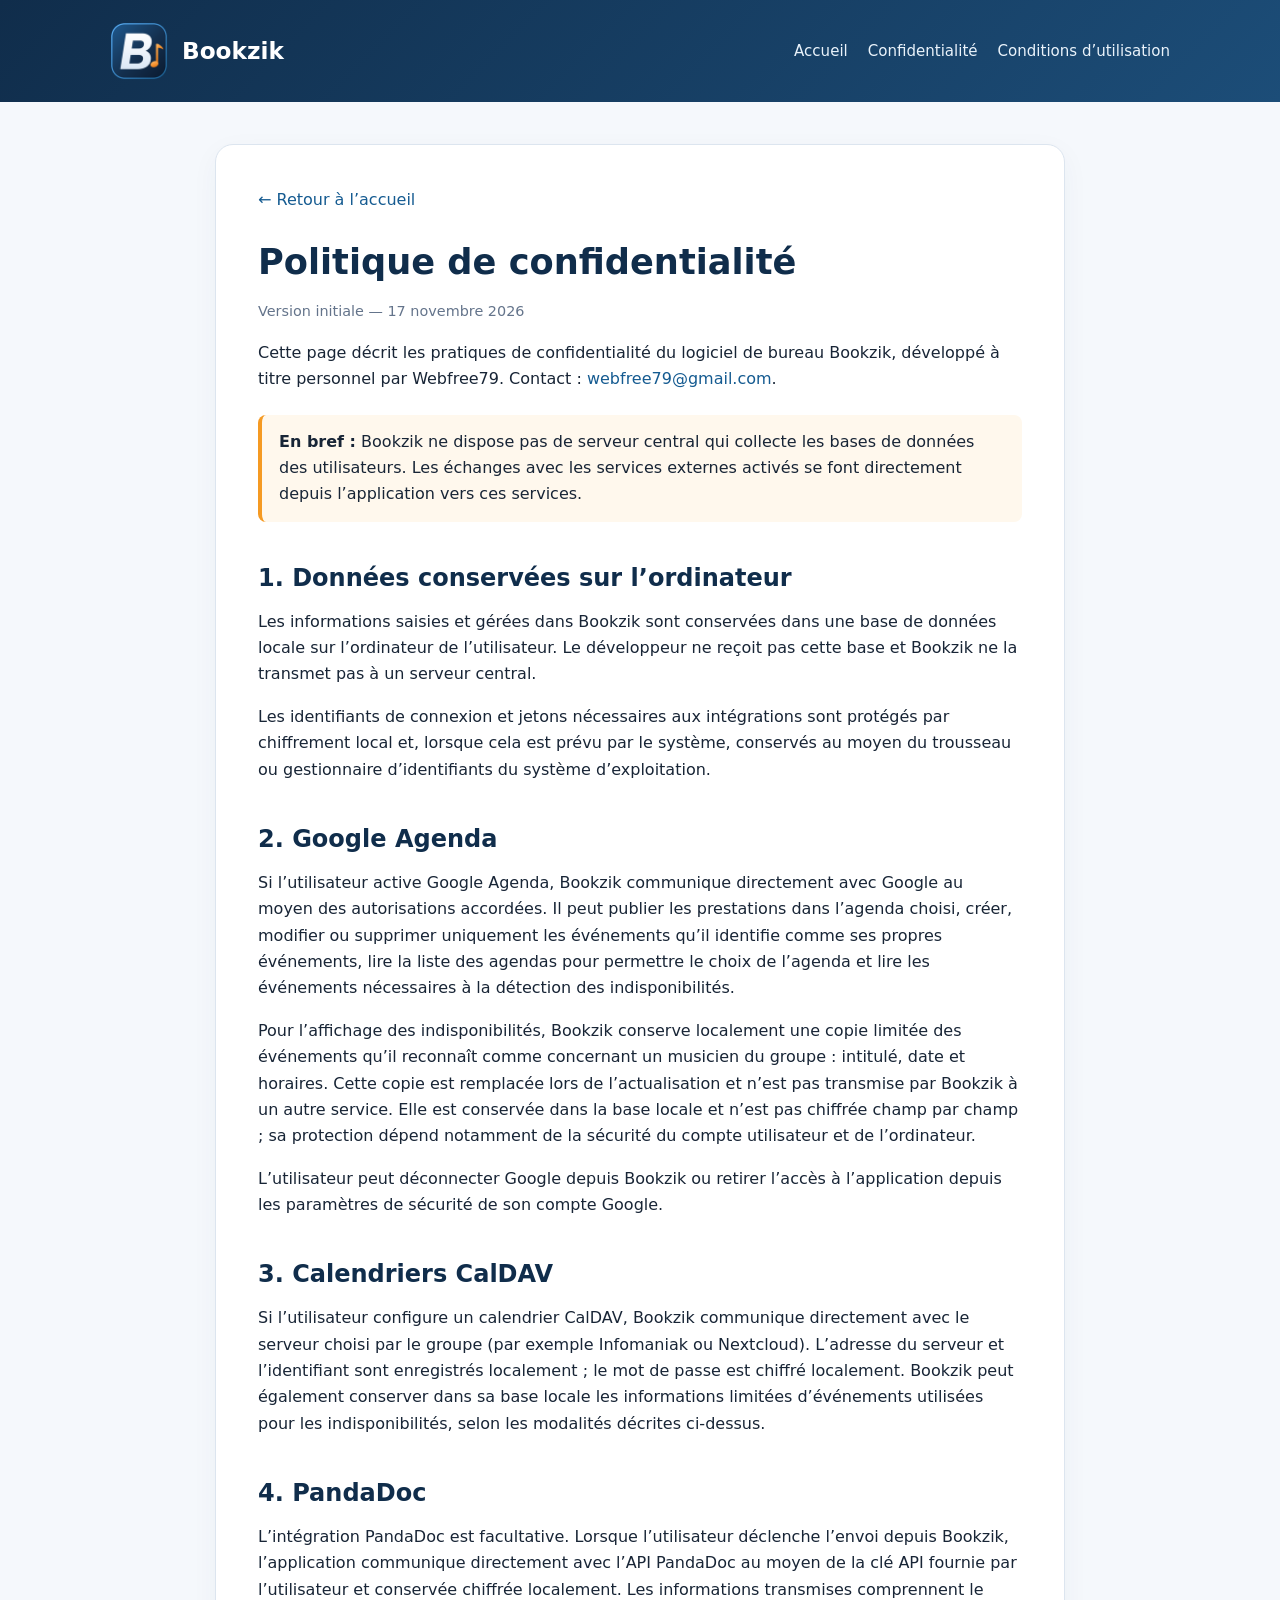
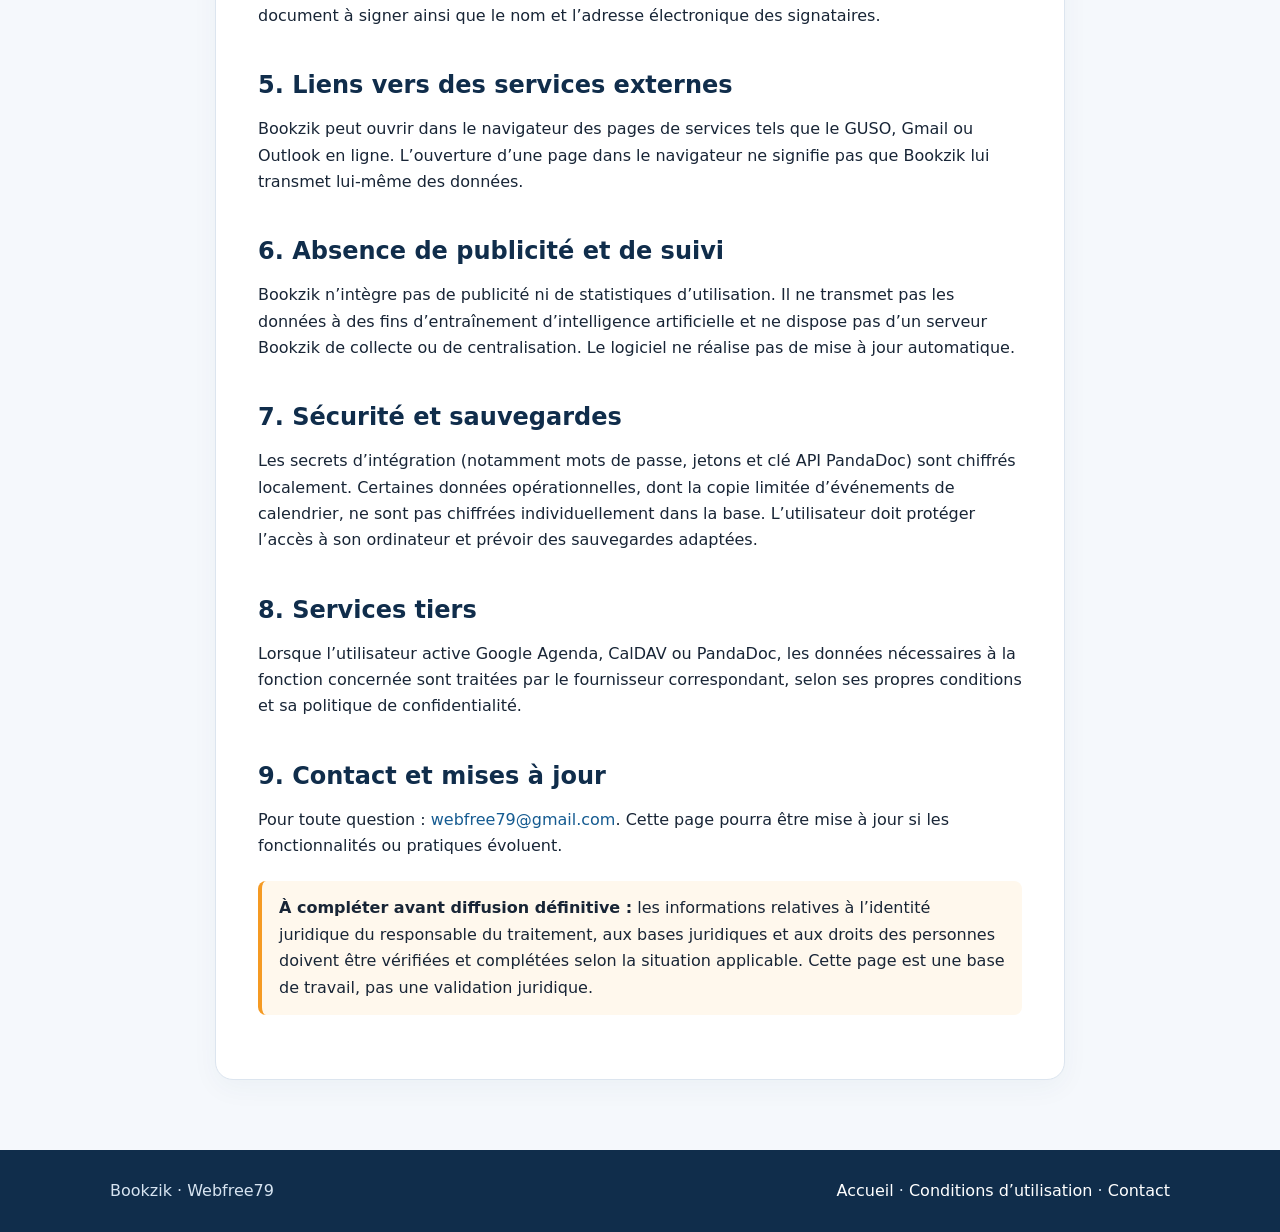
==== confidentialite.html @ e30abf2a "Add files via upload" ====
<!doctype html><html lang="fr"><head><meta charset="utf-8"><meta name="viewport" content="width=device-width,initial-scale=1"><title>Politique de confidentialité — Bookzik</title><link rel="icon" href="assets/logo.png"><link rel="stylesheet" href="style.css"></head><body><header><div class="wrap"><div class="top"><img src="assets/logo.png" alt="Logo Bookzik"><div class="brand">Bookzik</div><nav><a href="index.html">Accueil</a><a href="confidentialite.html">Confidentialité</a><a href="conditions.html">Conditions d’utilisation</a></nav></div></div></header><main><article class="article"><a class="back" href="index.html">← Retour à l’accueil</a><h1>Politique de confidentialité</h1><p class="meta">Version initiale — 17 novembre 2026</p>
<p>Cette page décrit les pratiques de confidentialité du logiciel de bureau Bookzik, développé à titre personnel par Webfree79. Contact : <a href="mailto:webfree79@gmail.com">webfree79@gmail.com</a>.</p><div class="note"><strong>En bref :</strong> Bookzik ne dispose pas de serveur central qui collecte les bases de données des utilisateurs. Les échanges avec les services externes activés se font directement depuis l’application vers ces services.</div>
<h2>1. Données conservées sur l’ordinateur</h2><p>Les informations saisies et gérées dans Bookzik sont conservées dans une base de données locale sur l’ordinateur de l’utilisateur. Le développeur ne reçoit pas cette base et Bookzik ne la transmet pas à un serveur central.</p><p>Les identifiants de connexion et jetons nécessaires aux intégrations sont protégés par chiffrement local et, lorsque cela est prévu par le système, conservés au moyen du trousseau ou gestionnaire d’identifiants du système d’exploitation.</p>
<h2>2. Google Agenda</h2><p>Si l’utilisateur active Google Agenda, Bookzik communique directement avec Google au moyen des autorisations accordées. Il peut publier les prestations dans l’agenda choisi, créer, modifier ou supprimer uniquement les événements qu’il identifie comme ses propres événements, lire la liste des agendas pour permettre le choix de l’agenda et lire les événements nécessaires à la détection des indisponibilités.</p><p>Pour l’affichage des indisponibilités, Bookzik conserve localement une copie limitée des événements qu’il reconnaît comme concernant un musicien du groupe : intitulé, date et horaires. Cette copie est remplacée lors de l’actualisation et n’est pas transmise par Bookzik à un autre service. Elle est conservée dans la base locale et n’est pas chiffrée champ par champ ; sa protection dépend notamment de la sécurité du compte utilisateur et de l’ordinateur.</p><p>L’utilisateur peut déconnecter Google depuis Bookzik ou retirer l’accès à l’application depuis les paramètres de sécurité de son compte Google.</p>
<h2>3. Calendriers CalDAV</h2><p>Si l’utilisateur configure un calendrier CalDAV, Bookzik communique directement avec le serveur choisi par le groupe (par exemple Infomaniak ou Nextcloud). L’adresse du serveur et l’identifiant sont enregistrés localement ; le mot de passe est chiffré localement. Bookzik peut également conserver dans sa base locale les informations limitées d’événements utilisées pour les indisponibilités, selon les modalités décrites ci-dessus.</p>
<h2>4. PandaDoc</h2><p>L’intégration PandaDoc est facultative. Lorsque l’utilisateur déclenche l’envoi depuis Bookzik, l’application communique directement avec l’API PandaDoc au moyen de la clé API fournie par l’utilisateur et conservée chiffrée localement. Les informations transmises comprennent le document à signer ainsi que le nom et l’adresse électronique des signataires.</p>
<h2>5. Liens vers des services externes</h2><p>Bookzik peut ouvrir dans le navigateur des pages de services tels que le GUSO, Gmail ou Outlook en ligne. L’ouverture d’une page dans le navigateur ne signifie pas que Bookzik lui transmet lui-même des données.</p>
<h2>6. Absence de publicité et de suivi</h2><p>Bookzik n’intègre pas de publicité ni de statistiques d’utilisation. Il ne transmet pas les données à des fins d’entraînement d’intelligence artificielle et ne dispose pas d’un serveur Bookzik de collecte ou de centralisation. Le logiciel ne réalise pas de mise à jour automatique.</p>
<h2>7. Sécurité et sauvegardes</h2><p>Les secrets d’intégration (notamment mots de passe, jetons et clé API PandaDoc) sont chiffrés localement. Certaines données opérationnelles, dont la copie limitée d’événements de calendrier, ne sont pas chiffrées individuellement dans la base. L’utilisateur doit protéger l’accès à son ordinateur et prévoir des sauvegardes adaptées.</p>
<h2>8. Services tiers</h2><p>Lorsque l’utilisateur active Google Agenda, CalDAV ou PandaDoc, les données nécessaires à la fonction concernée sont traitées par le fournisseur correspondant, selon ses propres conditions et sa politique de confidentialité.</p>
<h2>9. Contact et mises à jour</h2><p>Pour toute question : <a href="mailto:webfree79@gmail.com">webfree79@gmail.com</a>. Cette page pourra être mise à jour si les fonctionnalités ou pratiques évoluent.</p><div class="note"><strong>À compléter avant diffusion définitive :</strong> les informations relatives à l’identité juridique du responsable du traitement, aux bases juridiques et aux droits des personnes doivent être vérifiées et complétées selon la situation applicable. Cette page est une base de travail, pas une validation juridique.</div></article></main><footer><div class="wrap footerrow"><span>Bookzik · Webfree79</span><span><a href="index.html">Accueil</a> · <a href="conditions.html">Conditions d’utilisation</a> · <a href="mailto:webfree79@gmail.com">Contact</a></span></div></footer></body></html>
---- style.css ----
:root{--navy:#102d4b;--blue:#173f68;--orange:#f59a23;--ink:#182536;--muted:#64748b;--paper:#f5f8fc;--line:#dce5ef}
*{box-sizing:border-box}body{margin:0;font-family:Inter,system-ui,-apple-system,"Segoe UI",sans-serif;color:var(--ink);background:var(--paper);line-height:1.65}
a{color:#155b91;text-decoration:none}a:hover{text-decoration:underline}header{background:linear-gradient(135deg,#102d4b,#1c4d78);color:#fff}.wrap{width:min(1060px,calc(100% - 36px));margin:auto}
.top{display:flex;align-items:center;gap:14px;padding:22px 0}.top img{width:58px;height:58px;border-radius:14px}.brand{font-size:1.45rem;font-weight:800}nav{margin-left:auto;display:flex;gap:20px;flex-wrap:wrap}nav a{color:#eaf3fb;font-size:.94rem}
.hero{padding:54px 0 64px;max-width:780px}.eyebrow{color:#ffd18a;font-weight:700;letter-spacing:.08em;text-transform:uppercase;font-size:.78rem}h1{font-size:clamp(2.1rem,5vw,3.5rem);line-height:1.1;margin:12px 0 18px}.hero p{font-size:1.15rem;color:#e1edf8;max-width:720px}
.pill{display:inline-block;border:1px solid #ffffff55;border-radius:999px;padding:5px 12px;font-size:.86rem;margin:8px 8px 0 0;color:#f5f9ff}
main{padding:42px 0 70px}.grid{display:grid;grid-template-columns:repeat(2,minmax(0,1fr));gap:18px}.card,.article{background:#fff;border:1px solid var(--line);border-radius:18px;padding:24px;box-shadow:0 8px 28px #183b5b0b}
.card h2,h2{color:var(--navy)}.card h2{margin-top:0}h2{line-height:1.25;margin:1.7em 0 .55em}h3{color:var(--blue)}.lead{font-size:1.12rem;color:#42556b}ul{padding-left:1.25rem}li{margin:.35em 0}
.note{border-left:4px solid var(--orange);background:#fff8ed;padding:14px 17px;border-radius:8px;margin:22px 0}.meta{color:var(--muted);font-size:.9rem}.article{max-width:850px;margin:auto;padding:clamp(22px,4vw,42px)}.article h1{font-size:2.2rem;color:var(--navy)}.back{display:inline-block;margin-bottom:18px}
footer{background:#102d4b;color:#d7e4f1;padding:28px 0}footer a{color:#fff}.footerrow{display:flex;justify-content:space-between;gap:16px;flex-wrap:wrap}
@media(max-width:700px){.top{flex-wrap:wrap}.top nav{width:100%;margin:8px 0 0;gap:14px}.grid{grid-template-columns:1fr}.hero{padding:38px 0 48px}}
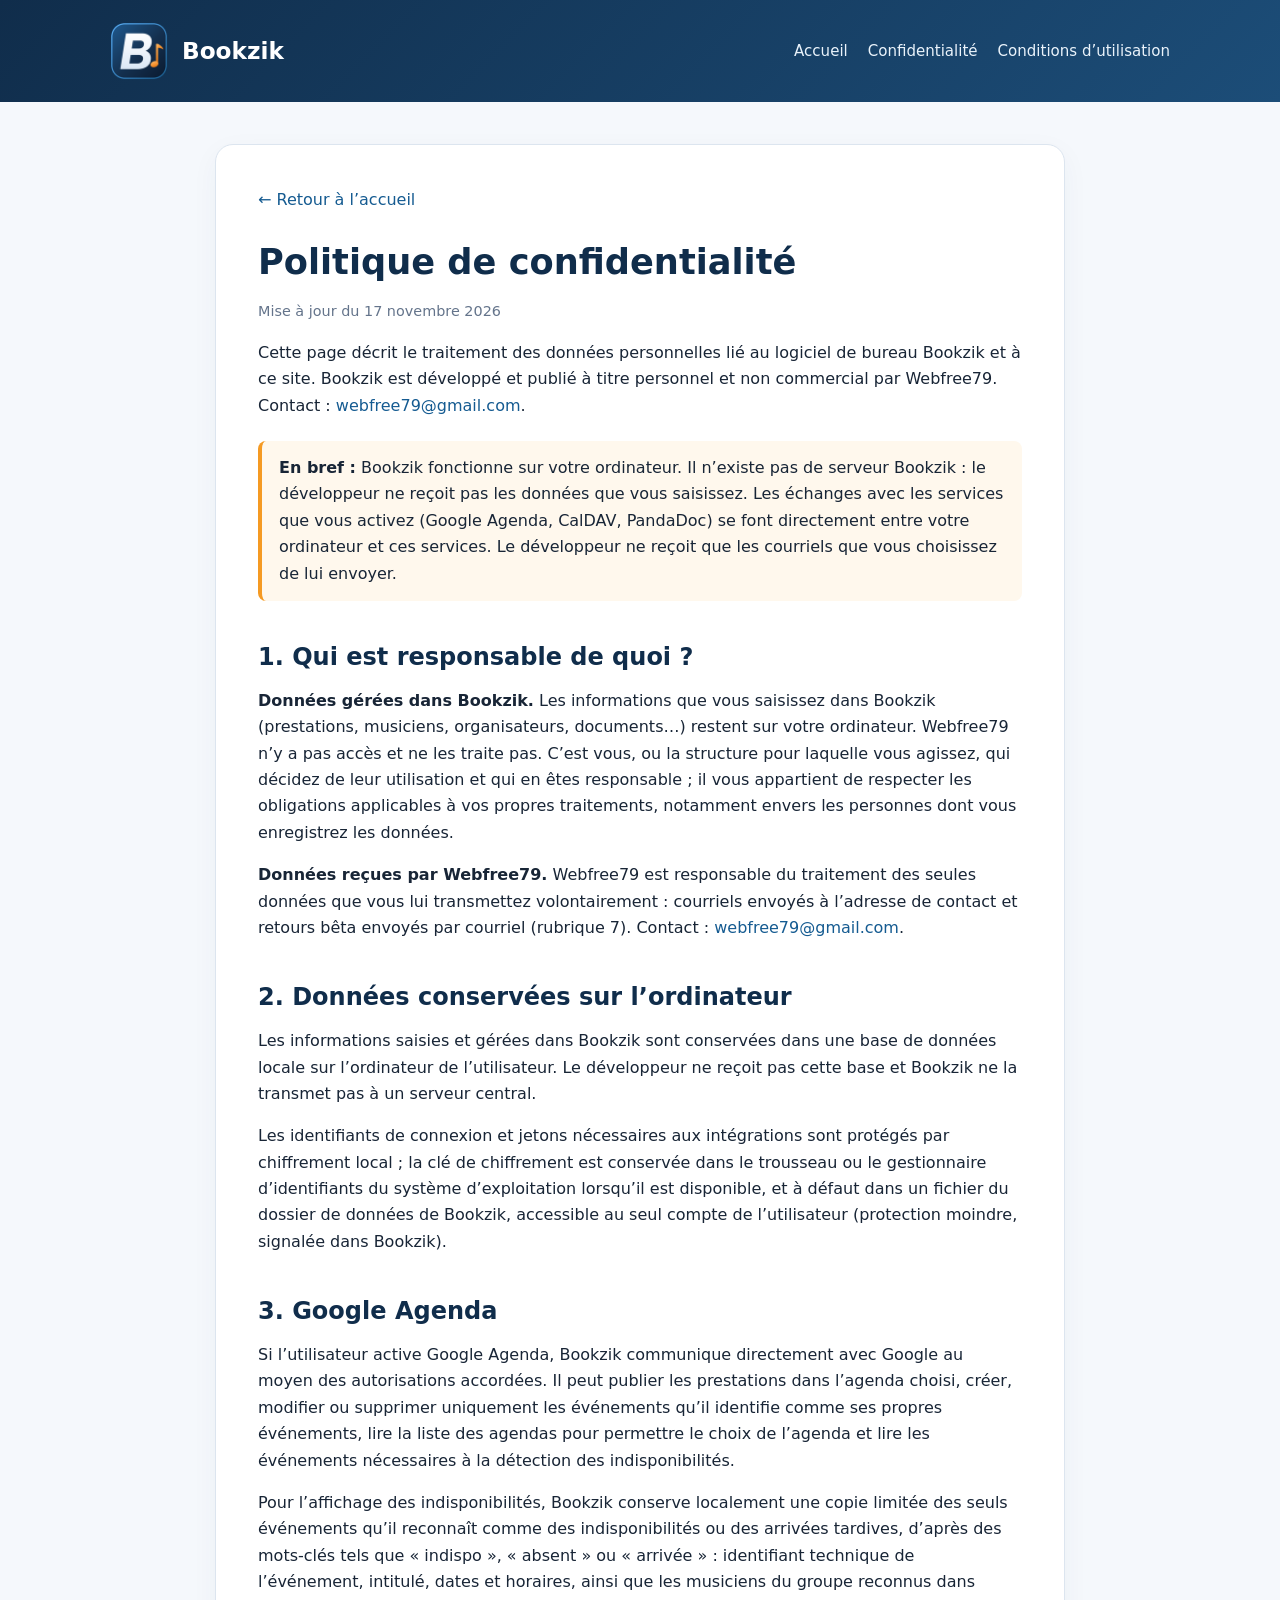
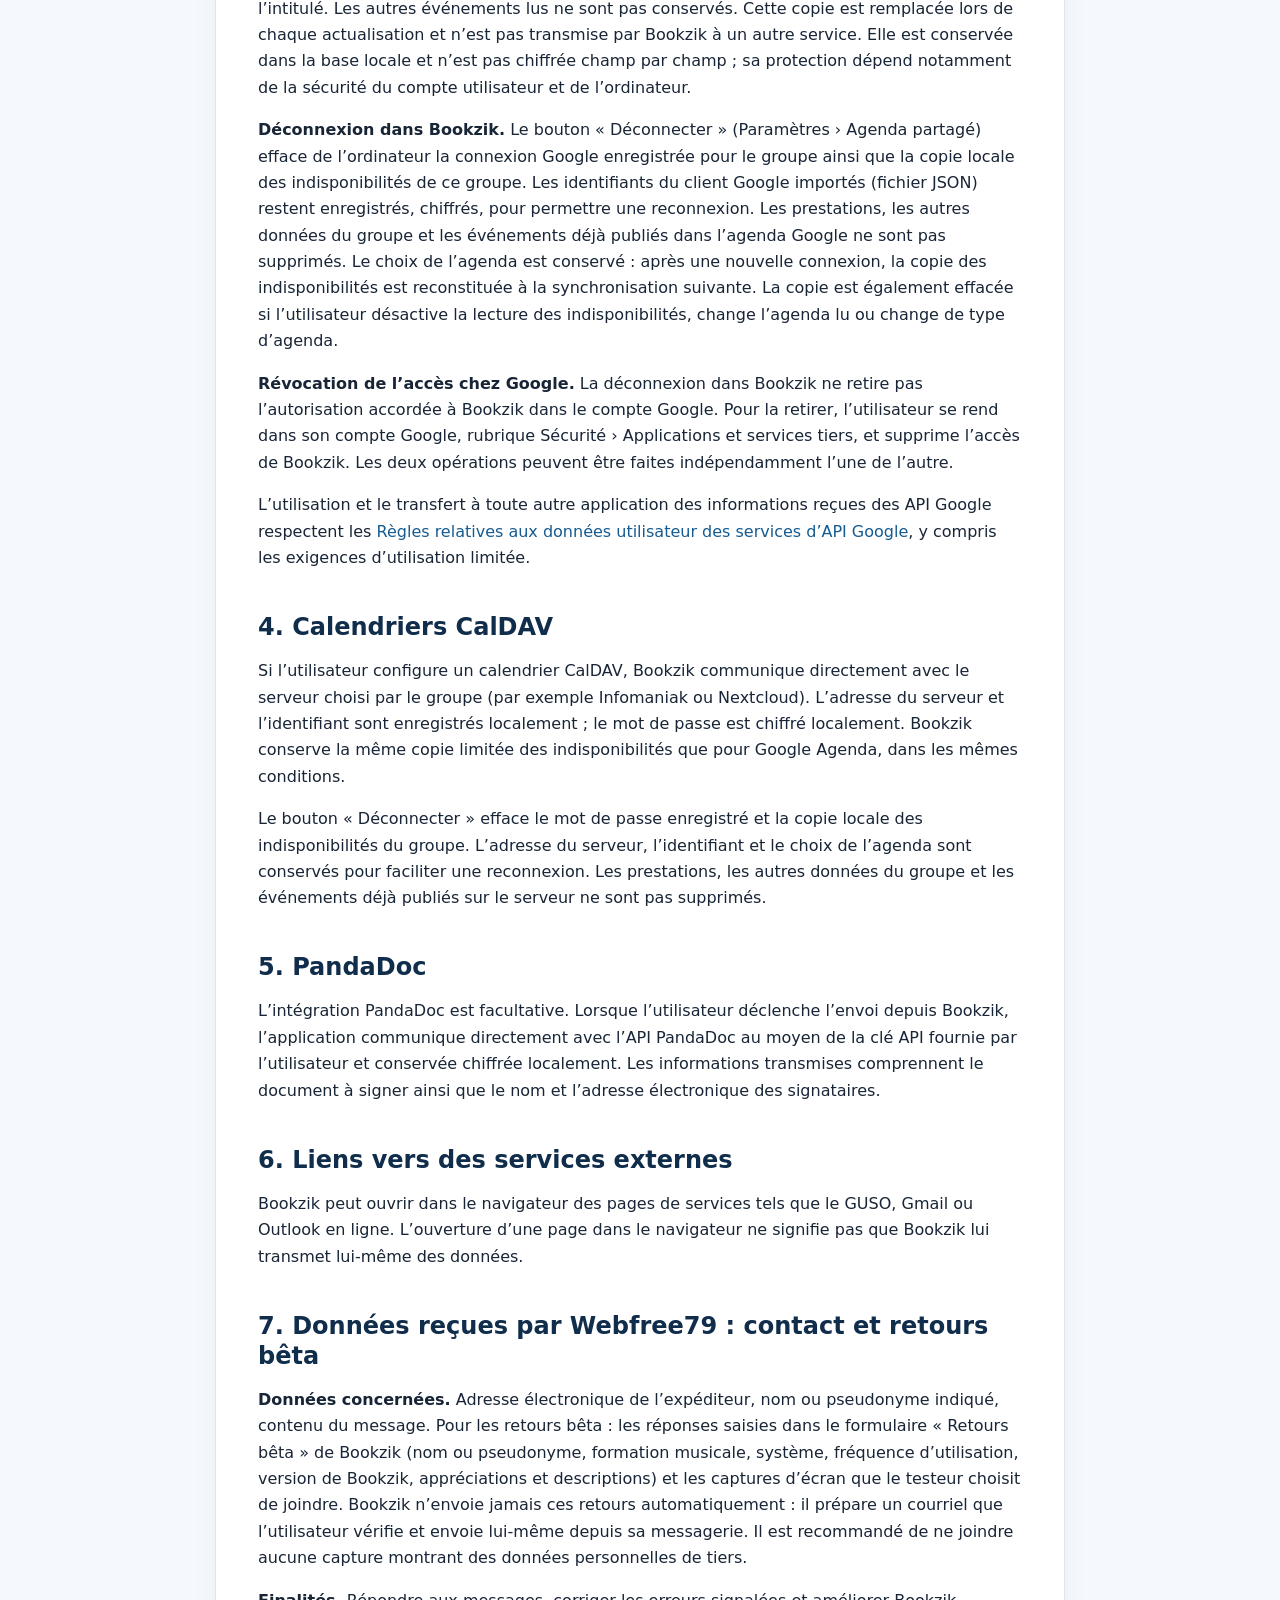
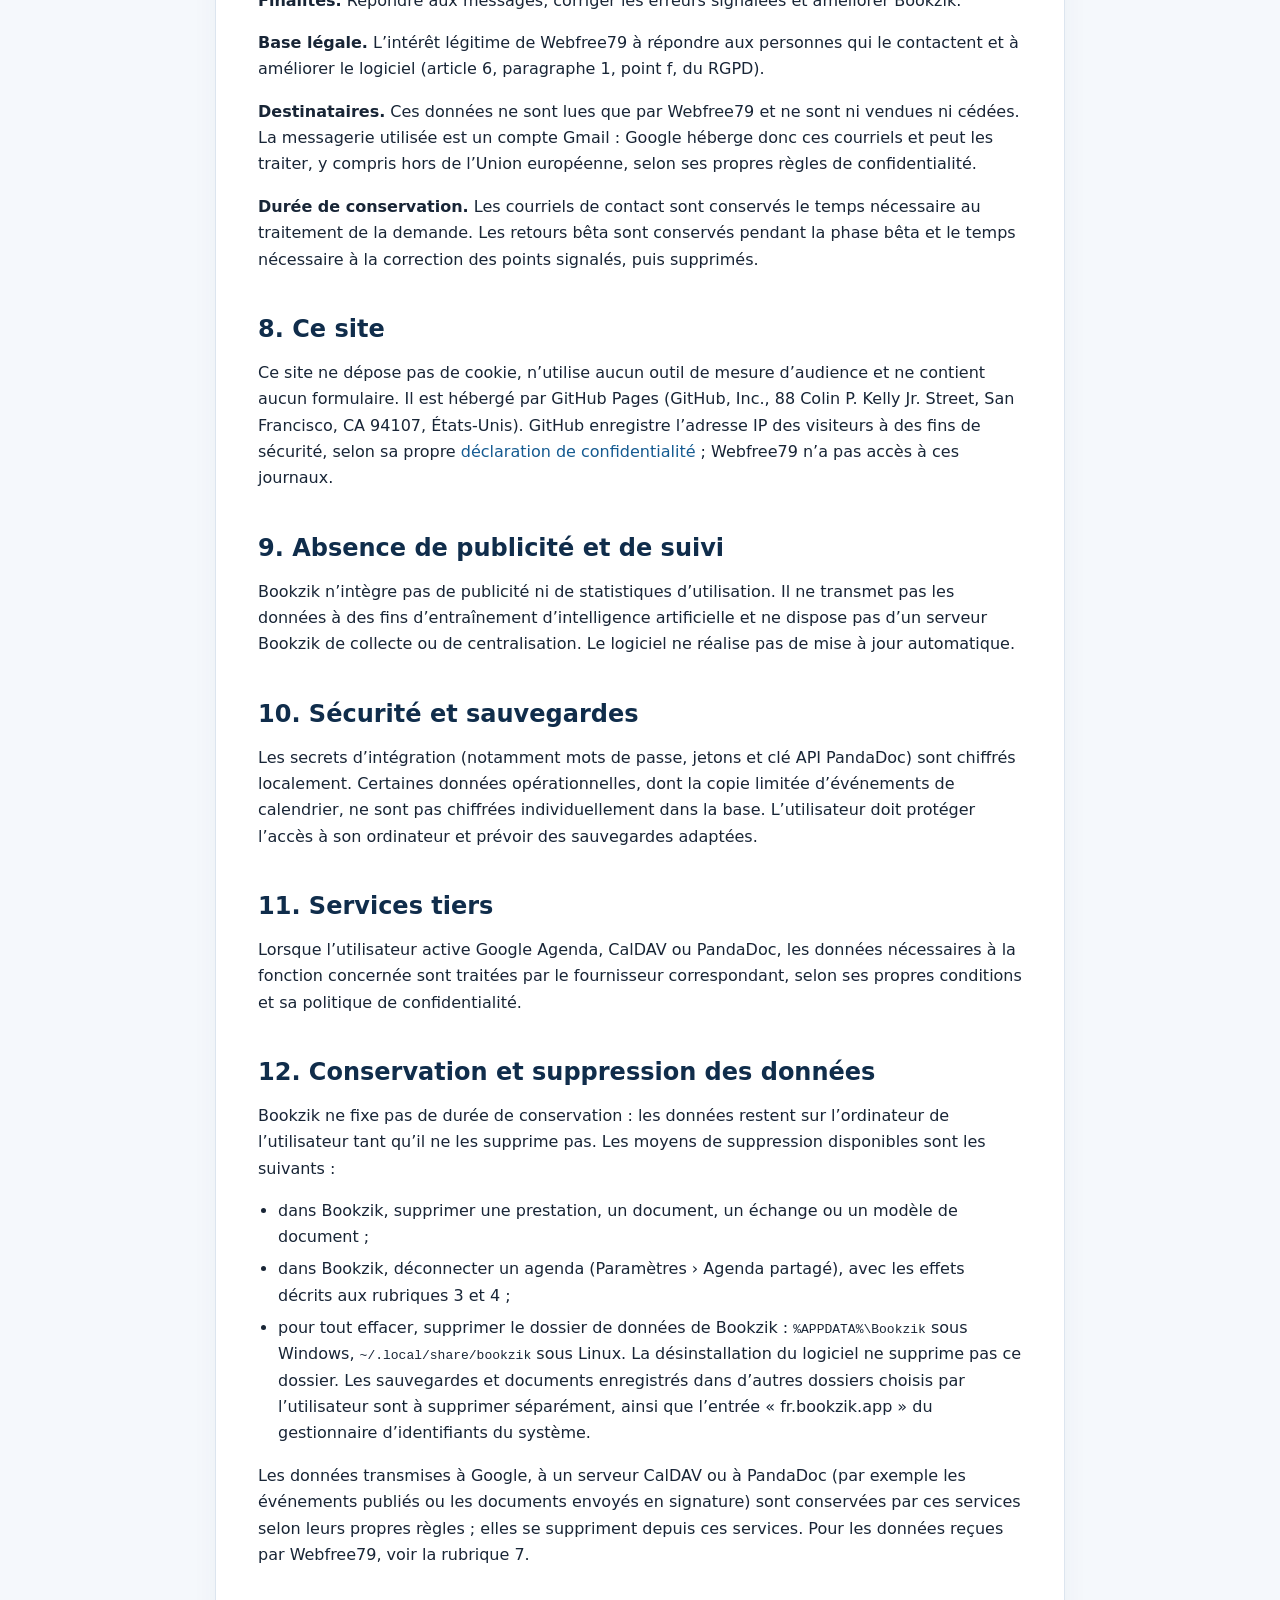
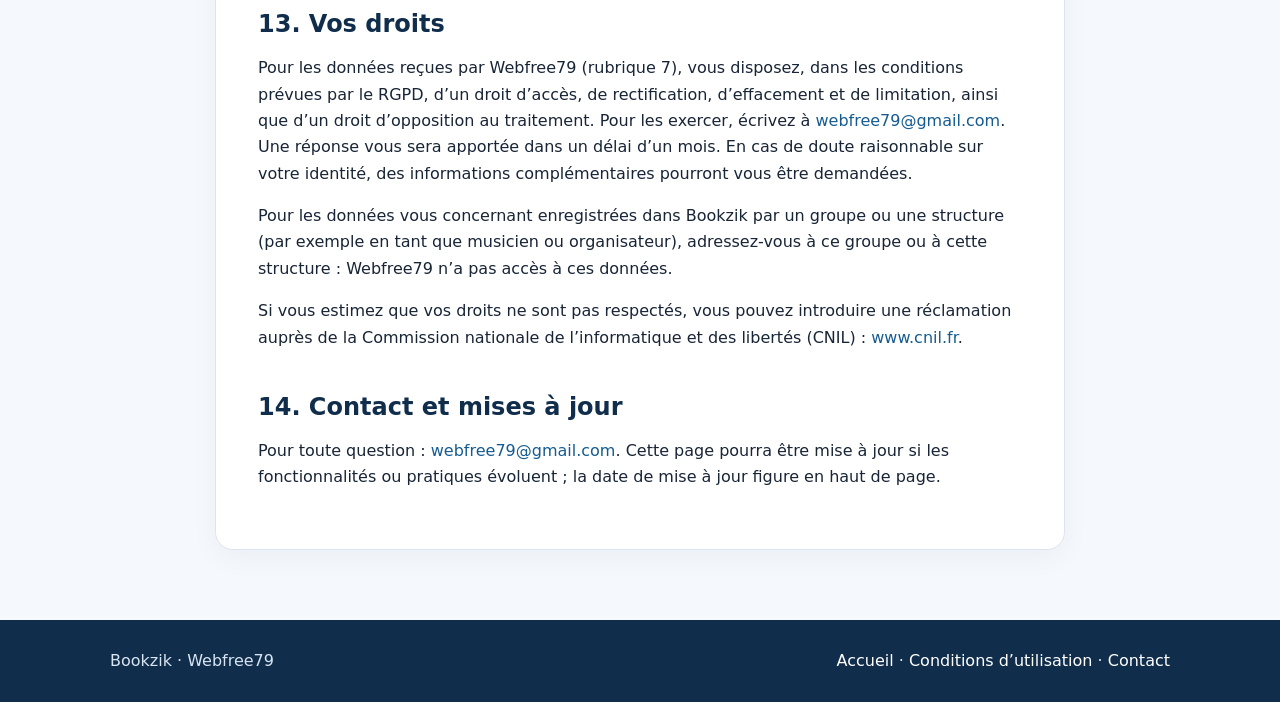
==== commit acc37936: "Add files via upload" ====
--- a/confidentialite.html
+++ b/confidentialite.html
@@ -1,11 +1,67 @@
-<!doctype html><html lang="fr"><head><meta charset="utf-8"><meta name="viewport" content="width=device-width,initial-scale=1"><title>Politique de confidentialité — Bookzik</title><link rel="icon" href="assets/logo.png"><link rel="stylesheet" href="style.css"></head><body><header><div class="wrap"><div class="top"><img src="assets/logo.png" alt="Logo Bookzik"><div class="brand">Bookzik</div><nav><a href="index.html">Accueil</a><a href="confidentialite.html">Confidentialité</a><a href="conditions.html">Conditions d’utilisation</a></nav></div></div></header><main><article class="article"><a class="back" href="index.html">← Retour à l’accueil</a><h1>Politique de confidentialité</h1><p class="meta">Version initiale — 17 novembre 2026</p>
-<p>Cette page décrit les pratiques de confidentialité du logiciel de bureau Bookzik, développé à titre personnel par Webfree79. Contact : <a href="mailto:webfree79@gmail.com">webfree79@gmail.com</a>.</p><div class="note"><strong>En bref :</strong> Bookzik ne dispose pas de serveur central qui collecte les bases de données des utilisateurs. Les échanges avec les services externes activés se font directement depuis l’application vers ces services.</div>
-<h2>1. Données conservées sur l’ordinateur</h2><p>Les informations saisies et gérées dans Bookzik sont conservées dans une base de données locale sur l’ordinateur de l’utilisateur. Le développeur ne reçoit pas cette base et Bookzik ne la transmet pas à un serveur central.</p><p>Les identifiants de connexion et jetons nécessaires aux intégrations sont protégés par chiffrement local et, lorsque cela est prévu par le système, conservés au moyen du trousseau ou gestionnaire d’identifiants du système d’exploitation.</p>
-<h2>2. Google Agenda</h2><p>Si l’utilisateur active Google Agenda, Bookzik communique directement avec Google au moyen des autorisations accordées. Il peut publier les prestations dans l’agenda choisi, créer, modifier ou supprimer uniquement les événements qu’il identifie comme ses propres événements, lire la liste des agendas pour permettre le choix de l’agenda et lire les événements nécessaires à la détection des indisponibilités.</p><p>Pour l’affichage des indisponibilités, Bookzik conserve localement une copie limitée des événements qu’il reconnaît comme concernant un musicien du groupe : intitulé, date et horaires. Cette copie est remplacée lors de l’actualisation et n’est pas transmise par Bookzik à un autre service. Elle est conservée dans la base locale et n’est pas chiffrée champ par champ ; sa protection dépend notamment de la sécurité du compte utilisateur et de l’ordinateur.</p><p>L’utilisateur peut déconnecter Google depuis Bookzik ou retirer l’accès à l’application depuis les paramètres de sécurité de son compte Google.</p>
-<h2>3. Calendriers CalDAV</h2><p>Si l’utilisateur configure un calendrier CalDAV, Bookzik communique directement avec le serveur choisi par le groupe (par exemple Infomaniak ou Nextcloud). L’adresse du serveur et l’identifiant sont enregistrés localement ; le mot de passe est chiffré localement. Bookzik peut également conserver dans sa base locale les informations limitées d’événements utilisées pour les indisponibilités, selon les modalités décrites ci-dessus.</p>
-<h2>4. PandaDoc</h2><p>L’intégration PandaDoc est facultative. Lorsque l’utilisateur déclenche l’envoi depuis Bookzik, l’application communique directement avec l’API PandaDoc au moyen de la clé API fournie par l’utilisateur et conservée chiffrée localement. Les informations transmises comprennent le document à signer ainsi que le nom et l’adresse électronique des signataires.</p>
-<h2>5. Liens vers des services externes</h2><p>Bookzik peut ouvrir dans le navigateur des pages de services tels que le GUSO, Gmail ou Outlook en ligne. L’ouverture d’une page dans le navigateur ne signifie pas que Bookzik lui transmet lui-même des données.</p>
-<h2>6. Absence de publicité et de suivi</h2><p>Bookzik n’intègre pas de publicité ni de statistiques d’utilisation. Il ne transmet pas les données à des fins d’entraînement d’intelligence artificielle et ne dispose pas d’un serveur Bookzik de collecte ou de centralisation. Le logiciel ne réalise pas de mise à jour automatique.</p>
-<h2>7. Sécurité et sauvegardes</h2><p>Les secrets d’intégration (notamment mots de passe, jetons et clé API PandaDoc) sont chiffrés localement. Certaines données opérationnelles, dont la copie limitée d’événements de calendrier, ne sont pas chiffrées individuellement dans la base. L’utilisateur doit protéger l’accès à son ordinateur et prévoir des sauvegardes adaptées.</p>
-<h2>8. Services tiers</h2><p>Lorsque l’utilisateur active Google Agenda, CalDAV ou PandaDoc, les données nécessaires à la fonction concernée sont traitées par le fournisseur correspondant, selon ses propres conditions et sa politique de confidentialité.</p>
-<h2>9. Contact et mises à jour</h2><p>Pour toute question : <a href="mailto:webfree79@gmail.com">webfree79@gmail.com</a>. Cette page pourra être mise à jour si les fonctionnalités ou pratiques évoluent.</p><div class="note"><strong>À compléter avant diffusion définitive :</strong> les informations relatives à l’identité juridique du responsable du traitement, aux bases juridiques et aux droits des personnes doivent être vérifiées et complétées selon la situation applicable. Cette page est une base de travail, pas une validation juridique.</div></article></main><footer><div class="wrap footerrow"><span>Bookzik · Webfree79</span><span><a href="index.html">Accueil</a> · <a href="conditions.html">Conditions d’utilisation</a> · <a href="mailto:webfree79@gmail.com">Contact</a></span></div></footer></body></html>+<!doctype html><html lang="fr"><head><meta charset="utf-8"><meta name="viewport" content="width=device-width,initial-scale=1"><title>Politique de confidentialité — Bookzik</title><link rel="icon" href="assets/logo.png"><link rel="stylesheet" href="style.css"></head><body><header><div class="wrap"><div class="top"><img src="assets/logo.png" alt="Logo Bookzik"><div class="brand">Bookzik</div><nav><a href="index.html">Accueil</a><a href="confidentialite.html">Confidentialité</a><a href="conditions.html">Conditions d’utilisation</a></nav></div></div></header><main><article class="article"><a class="back" href="index.html">← Retour à l’accueil</a>
+<h1>Politique de confidentialité</h1>
+<p class="meta">Mise à jour du 17 novembre 2026</p>
+<p>Cette page décrit le traitement des données personnelles lié au logiciel de bureau Bookzik et à ce site. Bookzik est développé et publié à titre personnel et non commercial par Webfree79. Contact : <a href="mailto:webfree79@gmail.com">webfree79@gmail.com</a>.</p>
+<div class="note"><strong>En bref :</strong> Bookzik fonctionne sur votre ordinateur. Il n’existe pas de serveur Bookzik : le développeur ne reçoit pas les données que vous saisissez. Les échanges avec les services que vous activez (Google Agenda, CalDAV, PandaDoc) se font directement entre votre ordinateur et ces services. Le développeur ne reçoit que les courriels que vous choisissez de lui envoyer.</div>
+
+<h2>1. Qui est responsable de quoi ?</h2>
+<p><strong>Données gérées dans Bookzik.</strong> Les informations que vous saisissez dans Bookzik (prestations, musiciens, organisateurs, documents…) restent sur votre ordinateur. Webfree79 n’y a pas accès et ne les traite pas. C’est vous, ou la structure pour laquelle vous agissez, qui décidez de leur utilisation et qui en êtes responsable ; il vous appartient de respecter les obligations applicables à vos propres traitements, notamment envers les personnes dont vous enregistrez les données.</p>
+<p><strong>Données reçues par Webfree79.</strong> Webfree79 est responsable du traitement des seules données que vous lui transmettez volontairement : courriels envoyés à l’adresse de contact et retours bêta envoyés par courriel (rubrique 7). Contact : <a href="mailto:webfree79@gmail.com">webfree79@gmail.com</a>.</p>
+
+<h2>2. Données conservées sur l’ordinateur</h2>
+<p>Les informations saisies et gérées dans Bookzik sont conservées dans une base de données locale sur l’ordinateur de l’utilisateur. Le développeur ne reçoit pas cette base et Bookzik ne la transmet pas à un serveur central.</p>
+<p>Les identifiants de connexion et jetons nécessaires aux intégrations sont protégés par chiffrement local ; la clé de chiffrement est conservée dans le trousseau ou le gestionnaire d’identifiants du système d’exploitation lorsqu’il est disponible, et à défaut dans un fichier du dossier de données de Bookzik, accessible au seul compte de l’utilisateur (protection moindre, signalée dans Bookzik).</p>
+
+<h2>3. Google Agenda</h2>
+<p>Si l’utilisateur active Google Agenda, Bookzik communique directement avec Google au moyen des autorisations accordées. Il peut publier les prestations dans l’agenda choisi, créer, modifier ou supprimer uniquement les événements qu’il identifie comme ses propres événements, lire la liste des agendas pour permettre le choix de l’agenda et lire les événements nécessaires à la détection des indisponibilités.</p>
+<p>Pour l’affichage des indisponibilités, Bookzik conserve localement une copie limitée des seuls événements qu’il reconnaît comme des indisponibilités ou des arrivées tardives, d’après des mots-clés tels que « indispo », « absent » ou « arrivée » : identifiant technique de l’événement, intitulé, dates et horaires, ainsi que les musiciens du groupe reconnus dans l’intitulé. Les autres événements lus ne sont pas conservés. Cette copie est remplacée lors de chaque actualisation et n’est pas transmise par Bookzik à un autre service. Elle est conservée dans la base locale et n’est pas chiffrée champ par champ ; sa protection dépend notamment de la sécurité du compte utilisateur et de l’ordinateur.</p>
+<p><strong>Déconnexion dans Bookzik.</strong> Le bouton « Déconnecter » (Paramètres › Agenda partagé) efface de l’ordinateur la connexion Google enregistrée pour le groupe ainsi que la copie locale des indisponibilités de ce groupe. Les identifiants du client Google importés (fichier JSON) restent enregistrés, chiffrés, pour permettre une reconnexion. Les prestations, les autres données du groupe et les événements déjà publiés dans l’agenda Google ne sont pas supprimés. Le choix de l’agenda est conservé : après une nouvelle connexion, la copie des indisponibilités est reconstituée à la synchronisation suivante. La copie est également effacée si l’utilisateur désactive la lecture des indisponibilités, change l’agenda lu ou change de type d’agenda.</p>
+<p><strong>Révocation de l’accès chez Google.</strong> La déconnexion dans Bookzik ne retire pas l’autorisation accordée à Bookzik dans le compte Google. Pour la retirer, l’utilisateur se rend dans son compte Google, rubrique Sécurité › Applications et services tiers, et supprime l’accès de Bookzik. Les deux opérations peuvent être faites indépendamment l’une de l’autre.</p>
+<p>L’utilisation et le transfert à toute autre application des informations reçues des API Google respectent les <a href="https://developers.google.com/terms/api-services-user-data-policy">Règles relatives aux données utilisateur des services d’API Google</a>, y compris les exigences d’utilisation limitée.</p>
+
+<h2>4. Calendriers CalDAV</h2>
+<p>Si l’utilisateur configure un calendrier CalDAV, Bookzik communique directement avec le serveur choisi par le groupe (par exemple Infomaniak ou Nextcloud). L’adresse du serveur et l’identifiant sont enregistrés localement ; le mot de passe est chiffré localement. Bookzik conserve la même copie limitée des indisponibilités que pour Google Agenda, dans les mêmes conditions.</p>
+<p>Le bouton « Déconnecter » efface le mot de passe enregistré et la copie locale des indisponibilités du groupe. L’adresse du serveur, l’identifiant et le choix de l’agenda sont conservés pour faciliter une reconnexion. Les prestations, les autres données du groupe et les événements déjà publiés sur le serveur ne sont pas supprimés.</p>
+
+<h2>5. PandaDoc</h2>
+<p>L’intégration PandaDoc est facultative. Lorsque l’utilisateur déclenche l’envoi depuis Bookzik, l’application communique directement avec l’API PandaDoc au moyen de la clé API fournie par l’utilisateur et conservée chiffrée localement. Les informations transmises comprennent le document à signer ainsi que le nom et l’adresse électronique des signataires.</p>
+
+<h2>6. Liens vers des services externes</h2>
+<p>Bookzik peut ouvrir dans le navigateur des pages de services tels que le GUSO, Gmail ou Outlook en ligne. L’ouverture d’une page dans le navigateur ne signifie pas que Bookzik lui transmet lui-même des données.</p>
+
+<h2>7. Données reçues par Webfree79 : contact et retours bêta</h2>
+<p><strong>Données concernées.</strong> Adresse électronique de l’expéditeur, nom ou pseudonyme indiqué, contenu du message. Pour les retours bêta : les réponses saisies dans le formulaire « Retours bêta » de Bookzik (nom ou pseudonyme, formation musicale, système, fréquence d’utilisation, version de Bookzik, appréciations et descriptions) et les captures d’écran que le testeur choisit de joindre. Bookzik n’envoie jamais ces retours automatiquement : il prépare un courriel que l’utilisateur vérifie et envoie lui-même depuis sa messagerie. Il est recommandé de ne joindre aucune capture montrant des données personnelles de tiers.</p>
+<p><strong>Finalités.</strong> Répondre aux messages, corriger les erreurs signalées et améliorer Bookzik.</p>
+<p><strong>Base légale.</strong> L’intérêt légitime de Webfree79 à répondre aux personnes qui le contactent et à améliorer le logiciel (article 6, paragraphe 1, point f, du RGPD).</p>
+<p><strong>Destinataires.</strong> Ces données ne sont lues que par Webfree79 et ne sont ni vendues ni cédées. La messagerie utilisée est un compte Gmail : Google héberge donc ces courriels et peut les traiter, y compris hors de l’Union européenne, selon ses propres règles de confidentialité.</p>
+<p><strong>Durée de conservation.</strong> Les courriels de contact sont conservés le temps nécessaire au traitement de la demande. Les retours bêta sont conservés pendant la phase bêta et le temps nécessaire à la correction des points signalés, puis supprimés.</p>
+
+<h2>8. Ce site</h2>
+<p>Ce site ne dépose pas de cookie, n’utilise aucun outil de mesure d’audience et ne contient aucun formulaire. Il est hébergé par GitHub Pages (GitHub, Inc., 88 Colin P. Kelly Jr. Street, San Francisco, CA 94107, États-Unis). GitHub enregistre l’adresse IP des visiteurs à des fins de sécurité, selon sa propre <a href="https://docs.github.com/site-policy/privacy-policies/github-general-privacy-statement">déclaration de confidentialité</a> ; Webfree79 n’a pas accès à ces journaux.</p>
+
+<h2>9. Absence de publicité et de suivi</h2>
+<p>Bookzik n’intègre pas de publicité ni de statistiques d’utilisation. Il ne transmet pas les données à des fins d’entraînement d’intelligence artificielle et ne dispose pas d’un serveur Bookzik de collecte ou de centralisation. Le logiciel ne réalise pas de mise à jour automatique.</p>
+
+<h2>10. Sécurité et sauvegardes</h2>
+<p>Les secrets d’intégration (notamment mots de passe, jetons et clé API PandaDoc) sont chiffrés localement. Certaines données opérationnelles, dont la copie limitée d’événements de calendrier, ne sont pas chiffrées individuellement dans la base. L’utilisateur doit protéger l’accès à son ordinateur et prévoir des sauvegardes adaptées.</p>
+
+<h2>11. Services tiers</h2>
+<p>Lorsque l’utilisateur active Google Agenda, CalDAV ou PandaDoc, les données nécessaires à la fonction concernée sont traitées par le fournisseur correspondant, selon ses propres conditions et sa politique de confidentialité.</p>
+
+<h2>12. Conservation et suppression des données</h2>
+<p>Bookzik ne fixe pas de durée de conservation : les données restent sur l’ordinateur de l’utilisateur tant qu’il ne les supprime pas. Les moyens de suppression disponibles sont les suivants :</p>
+<ul>
+<li>dans Bookzik, supprimer une prestation, un document, un échange ou un modèle de document ;</li>
+<li>dans Bookzik, déconnecter un agenda (Paramètres › Agenda partagé), avec les effets décrits aux rubriques 3 et 4 ;</li>
+<li>pour tout effacer, supprimer le dossier de données de Bookzik : <code>%APPDATA%\Bookzik</code> sous Windows, <code>~/.local/share/bookzik</code> sous Linux. La désinstallation du logiciel ne supprime pas ce dossier. Les sauvegardes et documents enregistrés dans d’autres dossiers choisis par l’utilisateur sont à supprimer séparément, ainsi que l’entrée « fr.bookzik.app » du gestionnaire d’identifiants du système.</li>
+</ul>
+<p>Les données transmises à Google, à un serveur CalDAV ou à PandaDoc (par exemple les événements publiés ou les documents envoyés en signature) sont conservées par ces services selon leurs propres règles ; elles se suppriment depuis ces services. Pour les données reçues par Webfree79, voir la rubrique 7.</p>
+
+<h2>13. Vos droits</h2>
+<p>Pour les données reçues par Webfree79 (rubrique 7), vous disposez, dans les conditions prévues par le RGPD, d’un droit d’accès, de rectification, d’effacement et de limitation, ainsi que d’un droit d’opposition au traitement. Pour les exercer, écrivez à <a href="mailto:webfree79@gmail.com">webfree79@gmail.com</a>. Une réponse vous sera apportée dans un délai d’un mois. En cas de doute raisonnable sur votre identité, des informations complémentaires pourront vous être demandées.</p>
+<p>Pour les données vous concernant enregistrées dans Bookzik par un groupe ou une structure (par exemple en tant que musicien ou organisateur), adressez-vous à ce groupe ou à cette structure : Webfree79 n’a pas accès à ces données.</p>
+<p>Si vous estimez que vos droits ne sont pas respectés, vous pouvez introduire une réclamation auprès de la Commission nationale de l’informatique et des libertés (CNIL) : <a href="https://www.cnil.fr">www.cnil.fr</a>.</p>
+
+<h2>14. Contact et mises à jour</h2>
+<p>Pour toute question : <a href="mailto:webfree79@gmail.com">webfree79@gmail.com</a>. Cette page pourra être mise à jour si les fonctionnalités ou pratiques évoluent ; la date de mise à jour figure en haut de page.</p>
+</article></main><footer><div class="wrap footerrow"><span>Bookzik · Webfree79</span><span><a href="index.html">Accueil</a> · <a href="conditions.html">Conditions d’utilisation</a> · <a href="mailto:webfree79@gmail.com">Contact</a></span></div></footer></body></html>
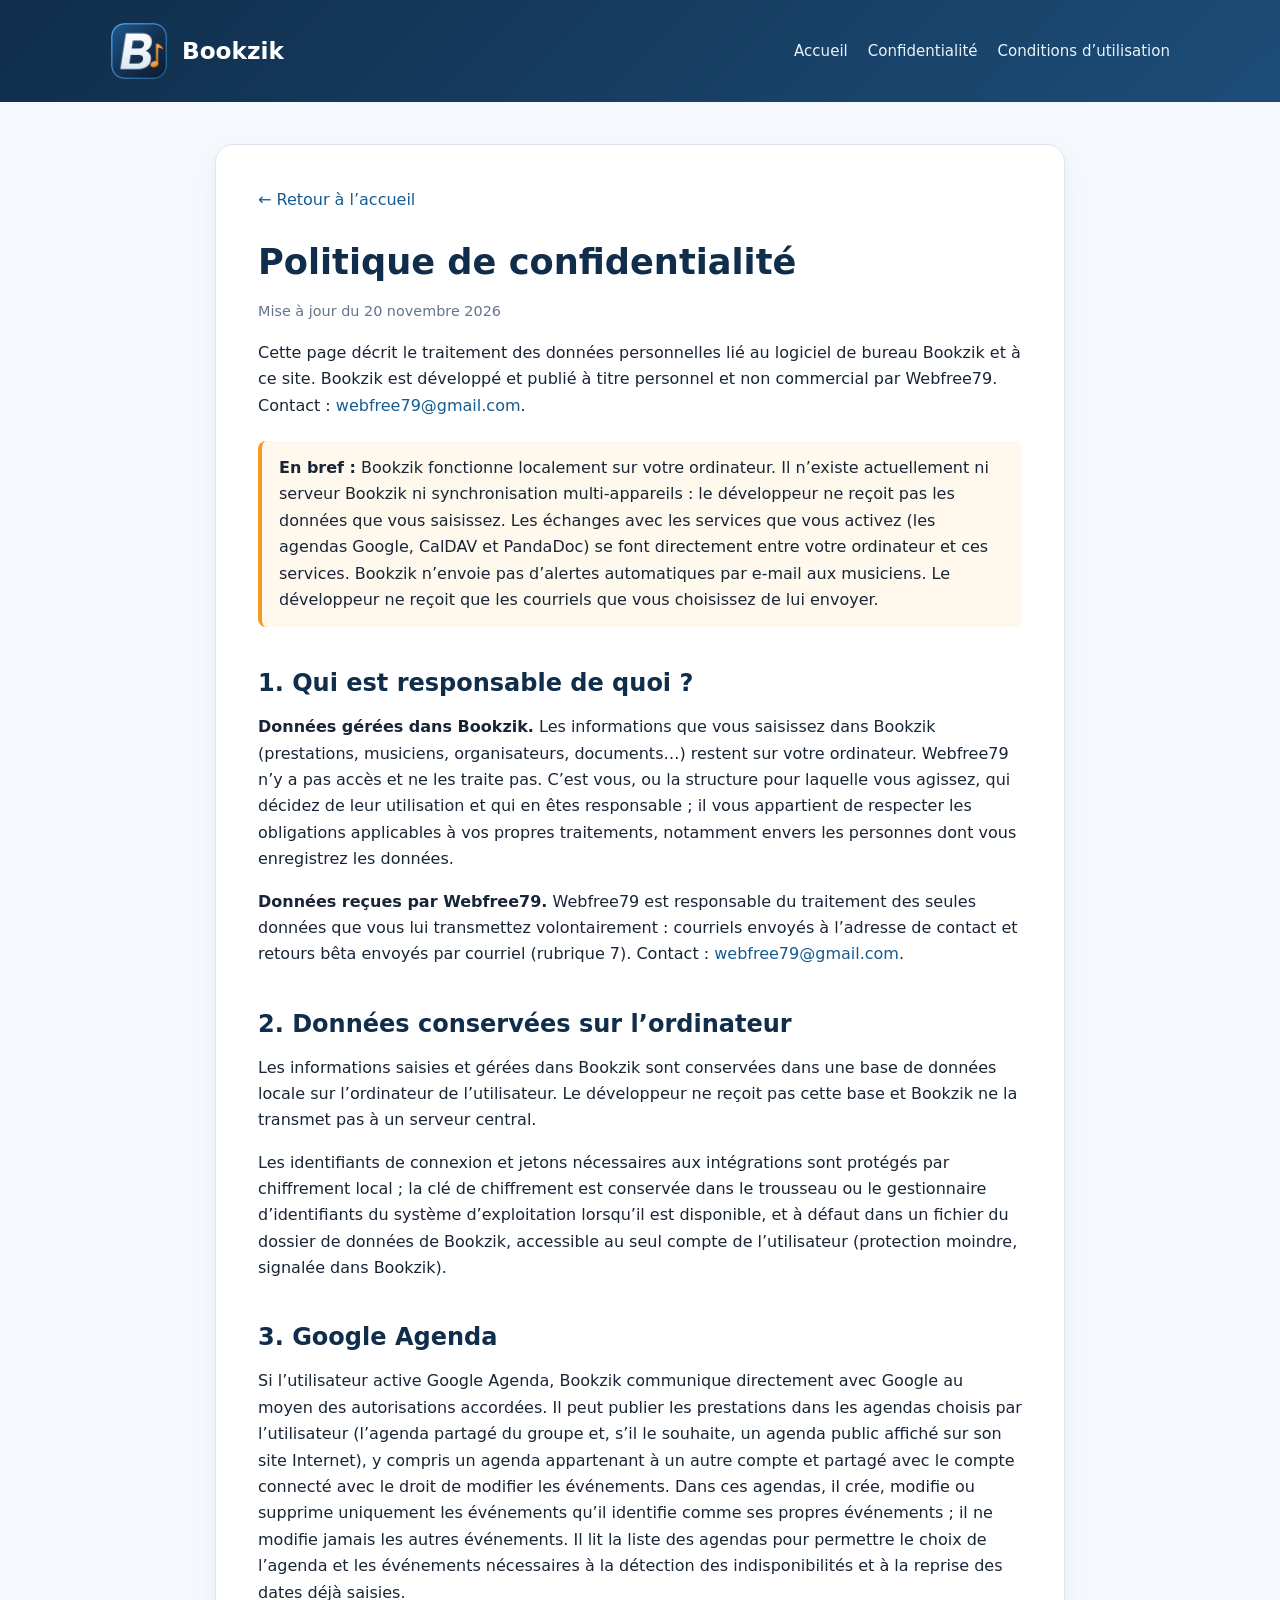
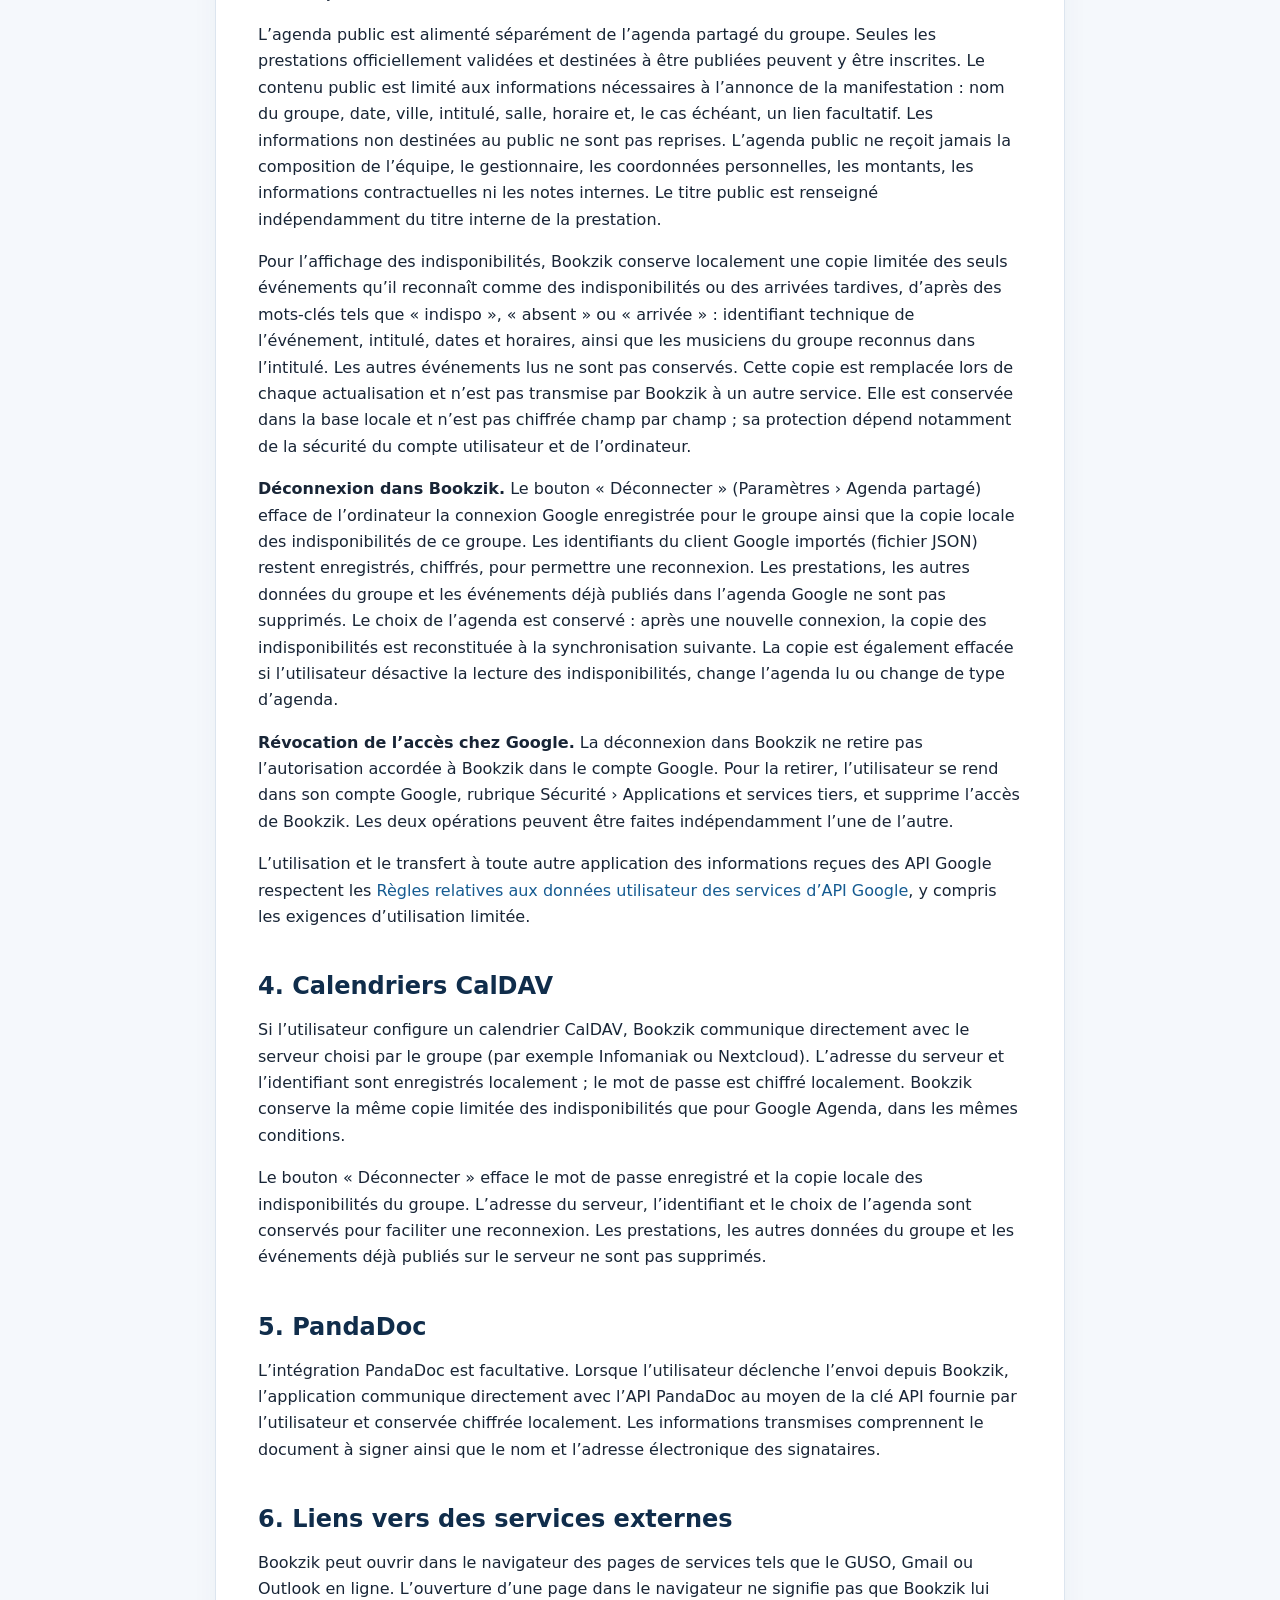
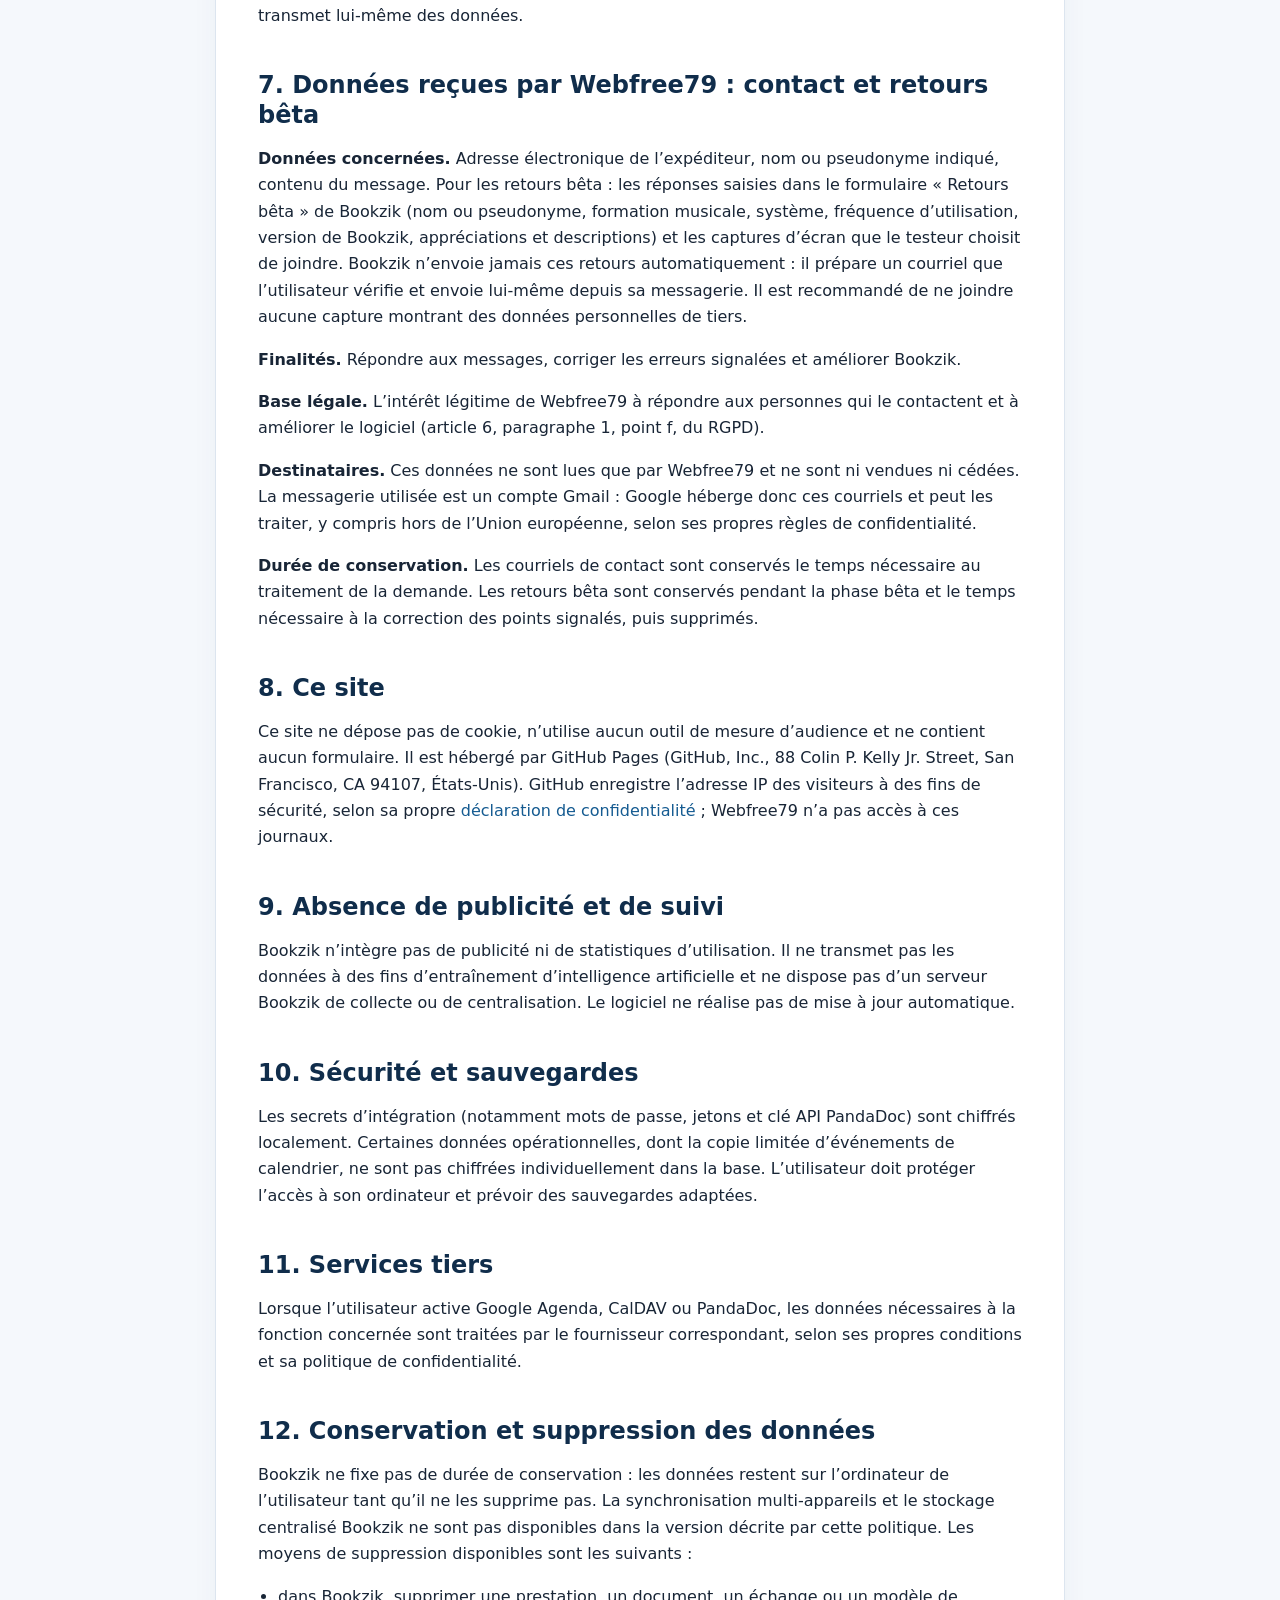
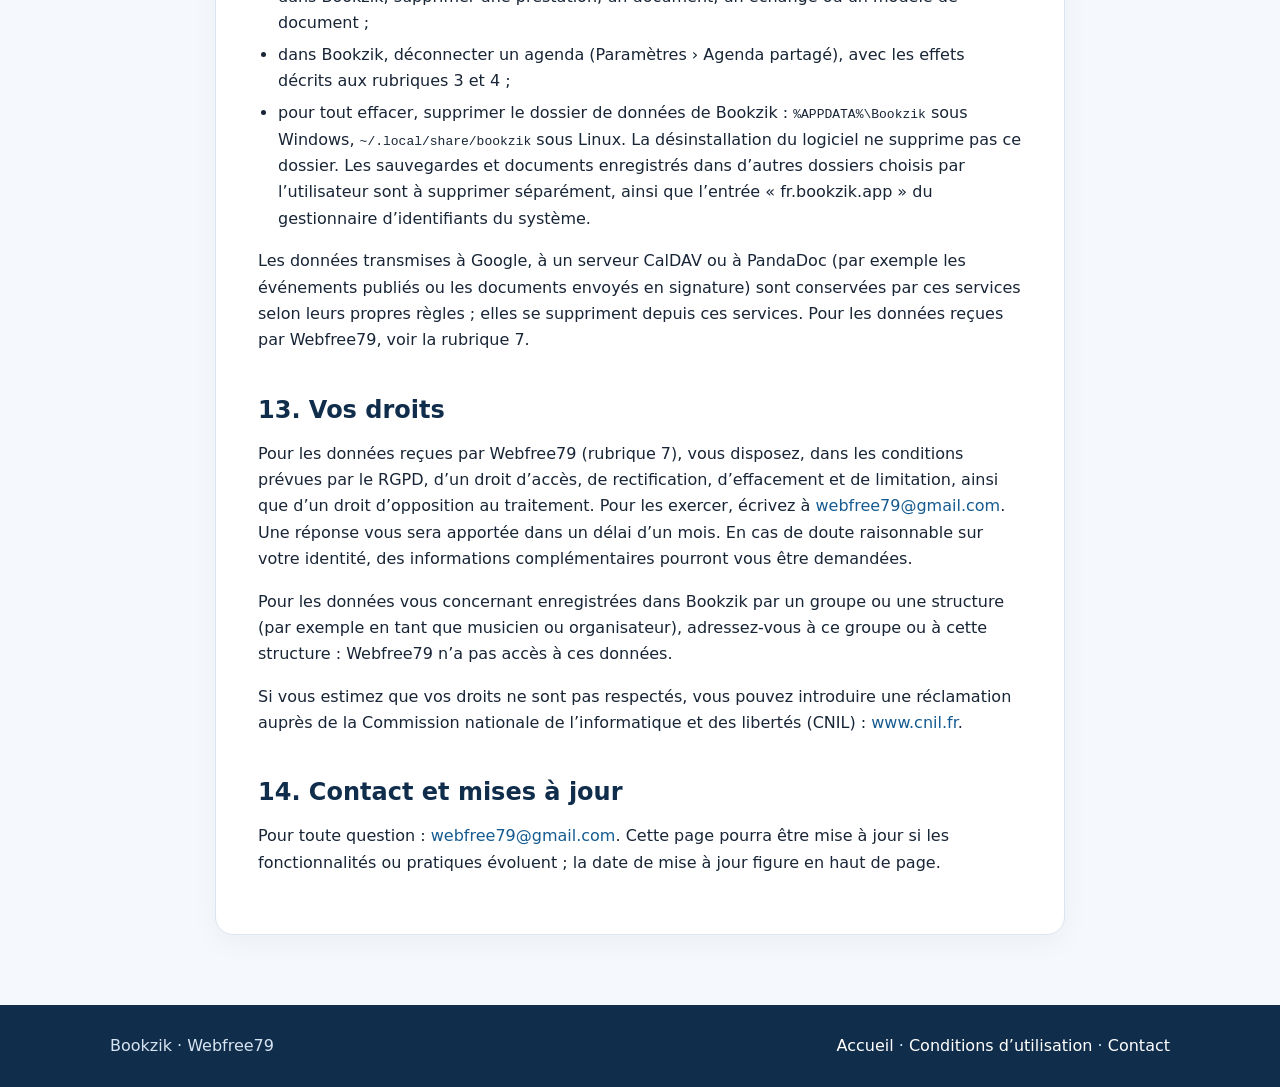
==== commit 9a56384b: "Add files via upload" ====
--- a/confidentialite.html
+++ b/confidentialite.html
@@ -1,8 +1,8 @@
 <!doctype html><html lang="fr"><head><meta charset="utf-8"><meta name="viewport" content="width=device-width,initial-scale=1"><title>Politique de confidentialité — Bookzik</title><link rel="icon" href="assets/logo.png"><link rel="stylesheet" href="style.css"></head><body><header><div class="wrap"><div class="top"><img src="assets/logo.png" alt="Logo Bookzik"><div class="brand">Bookzik</div><nav><a href="index.html">Accueil</a><a href="confidentialite.html">Confidentialité</a><a href="conditions.html">Conditions d’utilisation</a></nav></div></div></header><main><article class="article"><a class="back" href="index.html">← Retour à l’accueil</a>
 <h1>Politique de confidentialité</h1>
-<p class="meta">Mise à jour du 17 novembre 2026</p>
+<p class="meta">Mise à jour du 20 novembre 2026</p>
 <p>Cette page décrit le traitement des données personnelles lié au logiciel de bureau Bookzik et à ce site. Bookzik est développé et publié à titre personnel et non commercial par Webfree79. Contact : <a href="mailto:webfree79@gmail.com">webfree79@gmail.com</a>.</p>
-<div class="note"><strong>En bref :</strong> Bookzik fonctionne sur votre ordinateur. Il n’existe pas de serveur Bookzik : le développeur ne reçoit pas les données que vous saisissez. Les échanges avec les services que vous activez (Google Agenda, CalDAV, PandaDoc) se font directement entre votre ordinateur et ces services. Le développeur ne reçoit que les courriels que vous choisissez de lui envoyer.</div>
+<div class="note"><strong>En bref :</strong> Bookzik fonctionne localement sur votre ordinateur. Il n’existe actuellement ni serveur Bookzik ni synchronisation multi-appareils : le développeur ne reçoit pas les données que vous saisissez. Les échanges avec les services que vous activez (les agendas Google, CalDAV et PandaDoc) se font directement entre votre ordinateur et ces services. Bookzik n’envoie pas d’alertes automatiques par e-mail aux musiciens. Le développeur ne reçoit que les courriels que vous choisissez de lui envoyer.</div>
 
 <h2>1. Qui est responsable de quoi ?</h2>
 <p><strong>Données gérées dans Bookzik.</strong> Les informations que vous saisissez dans Bookzik (prestations, musiciens, organisateurs, documents…) restent sur votre ordinateur. Webfree79 n’y a pas accès et ne les traite pas. C’est vous, ou la structure pour laquelle vous agissez, qui décidez de leur utilisation et qui en êtes responsable ; il vous appartient de respecter les obligations applicables à vos propres traitements, notamment envers les personnes dont vous enregistrez les données.</p>
@@ -13,7 +13,8 @@
 <p>Les identifiants de connexion et jetons nécessaires aux intégrations sont protégés par chiffrement local ; la clé de chiffrement est conservée dans le trousseau ou le gestionnaire d’identifiants du système d’exploitation lorsqu’il est disponible, et à défaut dans un fichier du dossier de données de Bookzik, accessible au seul compte de l’utilisateur (protection moindre, signalée dans Bookzik).</p>
 
 <h2>3. Google Agenda</h2>
-<p>Si l’utilisateur active Google Agenda, Bookzik communique directement avec Google au moyen des autorisations accordées. Il peut publier les prestations dans l’agenda choisi, créer, modifier ou supprimer uniquement les événements qu’il identifie comme ses propres événements, lire la liste des agendas pour permettre le choix de l’agenda et lire les événements nécessaires à la détection des indisponibilités.</p>
+<p>Si l’utilisateur active Google Agenda, Bookzik communique directement avec Google au moyen des autorisations accordées. Il peut publier les prestations dans les agendas choisis par l’utilisateur (l’agenda partagé du groupe et, s’il le souhaite, un agenda public affiché sur son site Internet), y compris un agenda appartenant à un autre compte et partagé avec le compte connecté avec le droit de modifier les événements. Dans ces agendas, il crée, modifie ou supprime uniquement les événements qu’il identifie comme ses propres événements ; il ne modifie jamais les autres événements. Il lit la liste des agendas pour permettre le choix de l’agenda et les événements nécessaires à la détection des indisponibilités et à la reprise des dates déjà saisies.</p>
+<p>L’agenda public est alimenté séparément de l’agenda partagé du groupe. Seules les prestations officiellement validées et destinées à être publiées peuvent y être inscrites. Le contenu public est limité aux informations nécessaires à l’annonce de la manifestation : nom du groupe, date, ville, intitulé, salle, horaire et, le cas échéant, un lien facultatif. Les informations non destinées au public ne sont pas reprises. L’agenda public ne reçoit jamais la composition de l’équipe, le gestionnaire, les coordonnées personnelles, les montants, les informations contractuelles ni les notes internes. Le titre public est renseigné indépendamment du titre interne de la prestation.</p>
 <p>Pour l’affichage des indisponibilités, Bookzik conserve localement une copie limitée des seuls événements qu’il reconnaît comme des indisponibilités ou des arrivées tardives, d’après des mots-clés tels que « indispo », « absent » ou « arrivée » : identifiant technique de l’événement, intitulé, dates et horaires, ainsi que les musiciens du groupe reconnus dans l’intitulé. Les autres événements lus ne sont pas conservés. Cette copie est remplacée lors de chaque actualisation et n’est pas transmise par Bookzik à un autre service. Elle est conservée dans la base locale et n’est pas chiffrée champ par champ ; sa protection dépend notamment de la sécurité du compte utilisateur et de l’ordinateur.</p>
 <p><strong>Déconnexion dans Bookzik.</strong> Le bouton « Déconnecter » (Paramètres › Agenda partagé) efface de l’ordinateur la connexion Google enregistrée pour le groupe ainsi que la copie locale des indisponibilités de ce groupe. Les identifiants du client Google importés (fichier JSON) restent enregistrés, chiffrés, pour permettre une reconnexion. Les prestations, les autres données du groupe et les événements déjà publiés dans l’agenda Google ne sont pas supprimés. Le choix de l’agenda est conservé : après une nouvelle connexion, la copie des indisponibilités est reconstituée à la synchronisation suivante. La copie est également effacée si l’utilisateur désactive la lecture des indisponibilités, change l’agenda lu ou change de type d’agenda.</p>
 <p><strong>Révocation de l’accès chez Google.</strong> La déconnexion dans Bookzik ne retire pas l’autorisation accordée à Bookzik dans le compte Google. Pour la retirer, l’utilisateur se rend dans son compte Google, rubrique Sécurité › Applications et services tiers, et supprime l’accès de Bookzik. Les deux opérations peuvent être faites indépendamment l’une de l’autre.</p>
@@ -49,7 +50,7 @@
 <p>Lorsque l’utilisateur active Google Agenda, CalDAV ou PandaDoc, les données nécessaires à la fonction concernée sont traitées par le fournisseur correspondant, selon ses propres conditions et sa politique de confidentialité.</p>
 
 <h2>12. Conservation et suppression des données</h2>
-<p>Bookzik ne fixe pas de durée de conservation : les données restent sur l’ordinateur de l’utilisateur tant qu’il ne les supprime pas. Les moyens de suppression disponibles sont les suivants :</p>
+<p>Bookzik ne fixe pas de durée de conservation : les données restent sur l’ordinateur de l’utilisateur tant qu’il ne les supprime pas. La synchronisation multi-appareils et le stockage centralisé Bookzik ne sont pas disponibles dans la version décrite par cette politique. Les moyens de suppression disponibles sont les suivants :</p>
 <ul>
 <li>dans Bookzik, supprimer une prestation, un document, un échange ou un modèle de document ;</li>
 <li>dans Bookzik, déconnecter un agenda (Paramètres › Agenda partagé), avec les effets décrits aux rubriques 3 et 4 ;</li>
